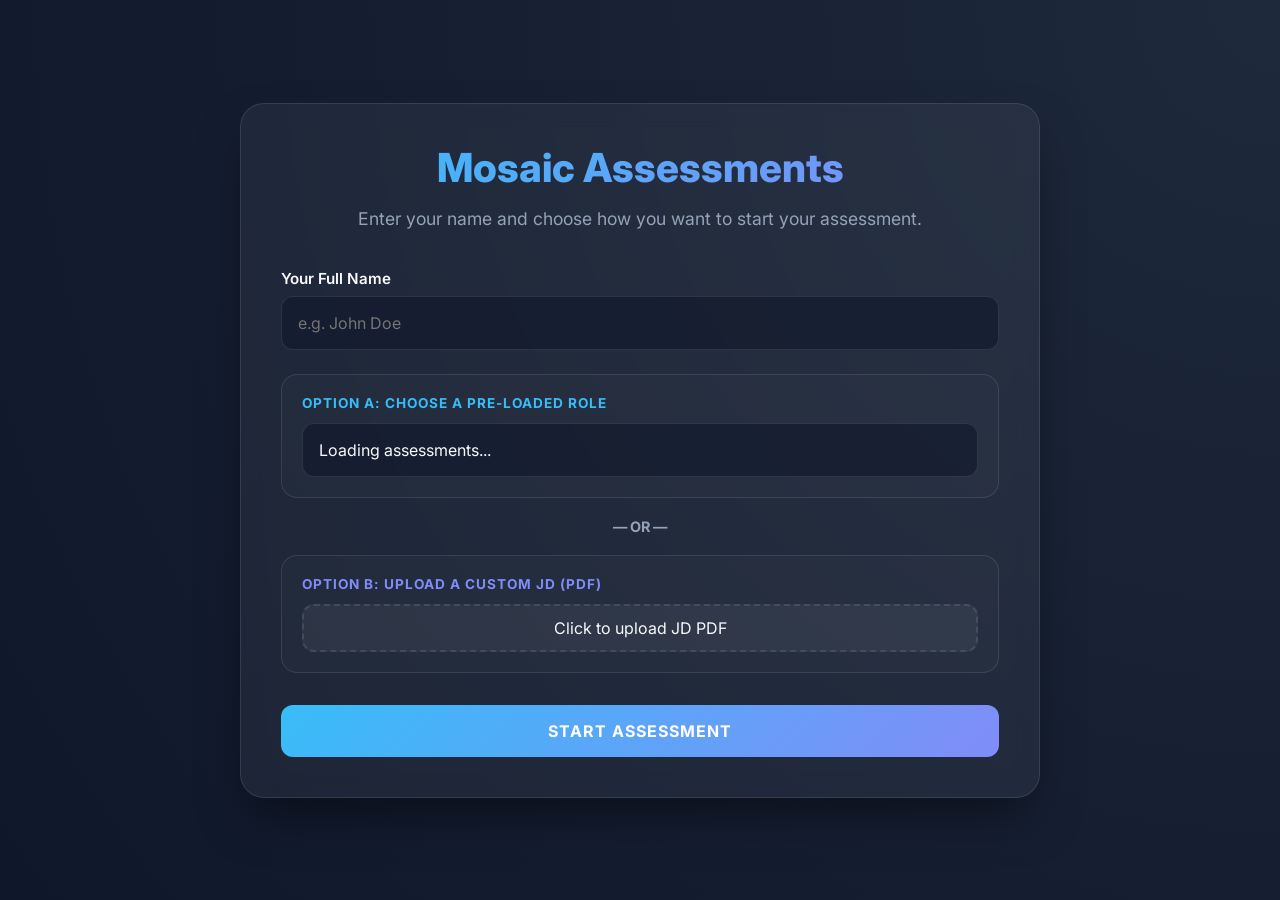
==== index.html @ ec053dcb "Initial commit" ====
<!DOCTYPE html>
<html lang="en">

<head>
    <meta charset="UTF-8">
    <meta name="viewport" content="width=device-width, initial-scale=1.0">
    <title>Mosaic Assessment Portal</title>
    <link rel="stylesheet" href="style.css">
    <link rel="preconnect" href="https://fonts.googleapis.com">
    <link rel="preconnect" href="https://fonts.gstatic.com" crossorigin>
    <link href="https://fonts.googleapis.com/css2?family=Inter:wght@400;600;700;800&family=JetBrains+Mono&display=swap"
        rel="stylesheet">
</head>

<body>
    <div class="container">
        <!-- Selector Screen -->
        <div id="selector-screen" class="glass-card fade-in">
            <h1>Mosaic Assessments</h1>
            <p class="subtitle">Enter your name and choose how you want to start your assessment.</p>

            <div class="input-group">
                <label for="candidate-name">Your Full Name</label>
                <input type="text" id="candidate-name" placeholder="e.g. John Doe">
            </div>

            <div class="options-container" style="display: flex; flex-direction: column; gap: 20px;">
                <!-- Option A -->
                <div style="background: rgba(255, 255, 255, 0.02); border: 1px solid var(--glass-border); border-radius: 16px; padding: 20px; transition: all 0.2s;"
                    onmouseover="this.style.borderColor='var(--accent-blue)'"
                    onmouseout="this.style.borderColor='var(--glass-border)'">
                    <div
                        style="font-size: 0.85rem; color: var(--accent-blue); margin-bottom: 12px; font-weight: 700; text-transform: uppercase; letter-spacing: 1px;">
                        Option A: Choose a Pre-Loaded Role</div>
                    <select id="jd-select">
                        <option value="" disabled selected>Loading assessments...</option>
                    </select>
                </div>

                <div style="text-align: center; color: var(--text-secondary); font-weight: 700; font-size: 0.9rem;">— OR
                    —</div>

                <!-- Option B -->
                <div style="background: rgba(255, 255, 255, 0.02); border: 1px solid var(--glass-border); border-radius: 16px; padding: 20px; transition: all 0.2s;"
                    onmouseover="this.style.borderColor='var(--accent-purple)'"
                    onmouseout="this.style.borderColor='var(--glass-border)'">
                    <div
                        style="font-size: 0.85rem; color: var(--accent-purple); margin-bottom: 12px; font-weight: 700; text-transform: uppercase; letter-spacing: 1px;">
                        Option B: Upload a Custom JD (PDF)</div>
                    <div class="file-upload-wrapper">
                        <div class="file-upload-label">
                            <span id="file-name-display">Click to upload JD PDF</span>
                        </div>
                        <input type="file" id="jd-upload" accept=".pdf">
                    </div>

                    <!-- JD Processing Progress -->
                    <div id="jd-progress-container" class="hidden" style="margin-top: 16px;">
                        <div class="progress-container" style="margin: 8px 0;">
                            <div id="jd-progress-bar" class="progress-bar"></div>
                        </div>
                        <div id="jd-progress-status" class="progress-status" style="text-align: center;">Initializing...
                        </div>
                    </div>
                </div>
            </div>

            <button id="start-btn" class="btn btn-primary" style="margin-top: 32px; width: 100%;">Start
                Assessment</button>
        </div>

        <!-- Assessment Screen -->
        <div id="assessment-screen" class="glass-card hidden">
            <div class="header-stats">
                <div id="role-title" style="font-weight: 700; font-size: 1.1rem;"></div>
                <div class="timer">
                    <svg width="20" height="20" viewBox="0 0 24 24" fill="none" stroke="currentColor" stroke-width="2"
                        stroke-linecap="round" stroke-linejoin="round">
                        <circle cx="12" cy="12" r="10" />
                        <polyline points="12 6 12 12 16 14" />
                    </svg>
                    <span id="time-left">15:00</span>
                </div>
            </div>

            <div class="progress-bar">
                <div id="progress-fill" class="progress-fill"></div>
            </div>

            <div id="question-container">
                <div class="scenario-box" id="scenario-text"></div>
                <div class="question-text" id="question-text"></div>
                <textarea id="answer-input"
                    placeholder="Type your response here... (Demonstrate your judgment and reasoning)"></textarea>
            </div>

            <div class="nav-buttons">
                <button id="next-btn" class="btn btn-primary">Next Question</button>
            </div>
        </div>

        <!-- Loading Screen -->
        <div id="loading-screen" class="glass-card hidden" style="text-align: center;">
            <div class="loader-container">
                <div class="loader"></div>
            </div>
            <h2
                style="margin-top: 24px; background: linear-gradient(to right, var(--accent-blue), var(--accent-purple)); -webkit-background-clip: text; background-clip: text; -webkit-text-fill-color: transparent;">
                Evaluating Your Responses...</h2>
            <p class="subtitle" style="margin-top: 12px;">Our AI is analyzing your judgment and problem-solving
                approach. This usually takes a few seconds.</p>
        </div>

        <!-- Result Screen -->
        <div id="result-screen" class="glass-card hidden">
            <h1 style="color: var(--success); -webkit-text-fill-color: var(--success); margin-bottom: 8px;">Assessment
                Complete!</h1>
            <div id="score-display" style="text-align: center; margin-bottom: 32px;">
                <div style="font-size: 0.9rem; color: var(--text-secondary); margin-bottom: 8px;">Your Performance Score
                </div>
                <div id="final-score-val"
                    style="font-size: 4rem; font-weight: 800; background: linear-gradient(to right, var(--accent-blue), var(--accent-purple)); -webkit-background-clip: text; background-clip: text; -webkit-text-fill-color: transparent;">
                    --</div>
                <div id="rec-text" style="font-weight: 700; margin-top: 8px;"></div>
            </div>
            <p class="subtitle" id="feedback-preview">Our AI has evaluated your responses. You can see your detailed
                feedback on the leaderboard.</p>
            <div class="nav-buttons" style="flex-direction: column;">
                <button onclick="window.location.href='/leaderboard'" class="btn btn-primary">View Recruitment
                    Leaderboard</button>
                <button onclick="location.reload()" class="btn"
                    style="background: transparent; border: 1px solid var(--glass-border); color: var(--text-secondary); margin-top: 12px;">Back
                    to Home</button>
            </div>
        </div>
    </div>

    <script src="script.js"></script>
</body>

</html>
---- style.css ----
:root {
    --primary-bg: #0f172a;
    --glass-bg: rgba(255, 255, 255, 0.05);
    --glass-border: rgba(255, 255, 255, 0.1);
    --accent-blue: #38bdf8;
    --accent-purple: #818cf8;
    --text-primary: #f8fafc;
    --text-secondary: #94a3b8;
    --success: #22c55e;
}

* {
    margin: 0;
    padding: 0;
    box-sizing: border-box;
    font-family: 'Inter', system-ui, -apple-system, sans-serif;
}

body {
    background: var(--primary-bg);
    background: radial-gradient(circle at top right, #1e293b, #0f172a);
    color: var(--text-primary);
    min-height: 100vh;
    display: flex;
    justify-content: center;
    align-items: center;
    overflow-x: hidden;
}

.container {
    width: 90%;
    max-width: 800px;
    perspective: 1000px;
}

/* Glassmorphism Card */
.glass-card {
    background: var(--glass-bg);
    backdrop-filter: blur(12px);
    -webkit-backdrop-filter: blur(12px);
    border: 1px solid var(--glass-border);
    border-radius: 24px;
    padding: 40px;
    box-shadow: 0 25px 50px -12px rgba(0, 0, 0, 0.5);
    transition: transform 0.3s ease, opacity 0.3s ease;
}

.hidden {
    display: none;
    opacity: 0;
    pointer-events: none;
}

/* Typography */
h1 {
    font-size: 2.5rem;
    font-weight: 800;
    margin-bottom: 16px;
    background: linear-gradient(135deg, var(--accent-blue), var(--accent-purple));
    -webkit-background-clip: text;
    background-clip: text;
    -webkit-text-fill-color: transparent;
    color: var(--accent-blue);
    text-align: center;
    line-height: 1.2;
}

p.subtitle {
    color: var(--text-secondary);
    text-align: center;
    margin-bottom: 40px;
    font-size: 1.1rem;
}

/* Form Elements */
.input-group {
    margin-bottom: 24px;
    text-align: left;
}

.input-group label {
    display: block;
    margin-bottom: 8px;
    font-size: 0.95rem;
    font-weight: 600;
    color: var(--text-primary);
}

input[type="text"] {
    width: 100%;
    background: rgba(15, 23, 42, 0.6);
    border: 1px solid var(--glass-border);
    border-radius: 12px;
    padding: 16px;
    color: var(--text-primary);
    font-size: 1rem;
    transition: border-color 0.2s;
}

input[type="text"]:focus {
    outline: none;
    border-color: var(--accent-blue);
}

.dropdown-container {
    margin-bottom: 32px;
}

select {
    width: 100%;
    background: rgba(15, 23, 42, 0.6);
    border: 1px solid var(--glass-border);
    border-radius: 12px;
    padding: 16px;
    color: var(--text-primary);
    font-size: 1rem;
    appearance: none;
    cursor: pointer;
    transition: border-color 0.2s;
}

select:focus {
    outline: none;
    border-color: var(--accent-blue);
}

.btn {
    width: 100%;
    padding: 16px;
    border-radius: 12px;
    border: none;
    font-weight: 700;
    font-size: 1rem;
    cursor: pointer;
    transition: all 0.2s cubic-bezier(0.4, 0, 0.2, 1);
    text-transform: uppercase;
    letter-spacing: 1px;
}

.btn-primary {
    background: linear-gradient(135deg, var(--accent-blue), var(--accent-purple));
    color: white;
}

.btn-primary:hover {
    transform: translateY(-2px);
    box-shadow: 0 10px 20px -10px var(--accent-blue);
    filter: brightness(1.1);
}

/* Assessment Interface */
.header-stats {
    display: flex;
    justify-content: space-between;
    align-items: center;
    margin-bottom: 32px;
    padding-bottom: 20px;
    border-bottom: 1px solid var(--glass-border);
}

.timer {
    font-family: 'JetBrains Mono', monospace;
    font-size: 1.2rem;
    color: var(--accent-blue);
    display: flex;
    align-items: center;
    gap: 8px;
}

.progress-bar {
    width: 100%;
    height: 6px;
    background: var(--glass-border);
    border-radius: 3px;
    margin-bottom: 40px;
    overflow: hidden;
}

.progress-fill {
    height: 100%;
    background: linear-gradient(to right, var(--accent-blue), var(--accent-purple));
    width: 0%;
    transition: width 0.4s ease;
}

.scenario-box {
    background: rgba(0, 0, 0, 0.2);
    border: 1px solid var(--glass-border);
    border-radius: 16px;
    padding: 24px;
    margin-bottom: 24px;
    font-style: italic;
    color: var(--text-secondary);
    line-height: 1.6;
}

.question-text {
    font-size: 1.3rem;
    font-weight: 600;
    margin-bottom: 24px;
    line-height: 1.4;
}

textarea {
    width: 100%;
    min-height: 150px;
    background: rgba(15, 23, 42, 0.6);
    border: 1px solid var(--glass-border);
    border-radius: 12px;
    padding: 16px;
    color: var(--text-primary);
    font-size: 1rem;
    resize: vertical;
    margin-bottom: 32px;
}

textarea:focus {
    outline: none;
    border-color: var(--accent-purple);
}

.nav-buttons {
    display: flex;
    gap: 16px;
}

/* Loader Styles */
.loader-container {
    display: flex;
    justify-content: center;
    align-items: center;
    margin: 40px 0;
}

.loader {
    width: 60px;
    height: 60px;
    border: 5px solid var(--glass-border);
    border-bottom-color: var(--accent-blue);
    border-radius: 50%;
    display: inline-block;
    box-sizing: border-box;
    animation: rotation 1s linear infinite;
}

@keyframes rotation {
    0% {
        transform: rotate(0deg);
    }

    100% {
        transform: rotate(360deg);
    }
}

/* Progress Bar Styles */
.progress-container {
    width: 100%;
    background-color: var(--glass-bg);
    border-radius: 10px;
    margin: 20px 0;
    overflow: hidden;
    height: 12px;
    border: 1px solid var(--glass-border);
}

.progress-bar {
    height: 100%;
    width: 0%;
    background: linear-gradient(90deg, var(--accent-blue), var(--accent-purple));
    transition: width 0.4s ease;
    box-shadow: 0 0 10px var(--accent-blue);
}

.progress-status {
    font-size: 0.85rem;
    color: var(--text-secondary);
    margin-top: 8px;
    font-style: italic;
}

.upload-section {
    margin-top: 24px;
    padding-top: 24px;
    border-top: 1px solid var(--glass-border);
}

.file-upload-wrapper {
    position: relative;
    display: inline-block;
    width: 100%;
}

.file-upload-wrapper input[type="file"] {
    position: absolute;
    left: 0;
    top: 0;
    opacity: 0;
    width: 100%;
    height: 100%;
    cursor: pointer;
}

.file-upload-label {
    display: flex;
    align-items: center;
    justify-content: center;
    padding: 12px 24px;
    background: var(--glass-bg);
    border: 2px dashed var(--glass-border);
    border-radius: 12px;
    color: var(--text-primary);
    transition: all 0.3s ease;
}

.file-upload-wrapper:hover .file-upload-label {
    border-color: var(--accent-blue);
    background: rgba(255, 255, 255, 0.1);
}

/* Animations */
@keyframes fadeIn {
    from {
        opacity: 0;
        transform: translateY(10px);
    }

    to {
        opacity: 1;
        transform: translateY(0);
    }
}

.fade-in {
    animation: fadeIn 0.5s ease-out forwards;
}
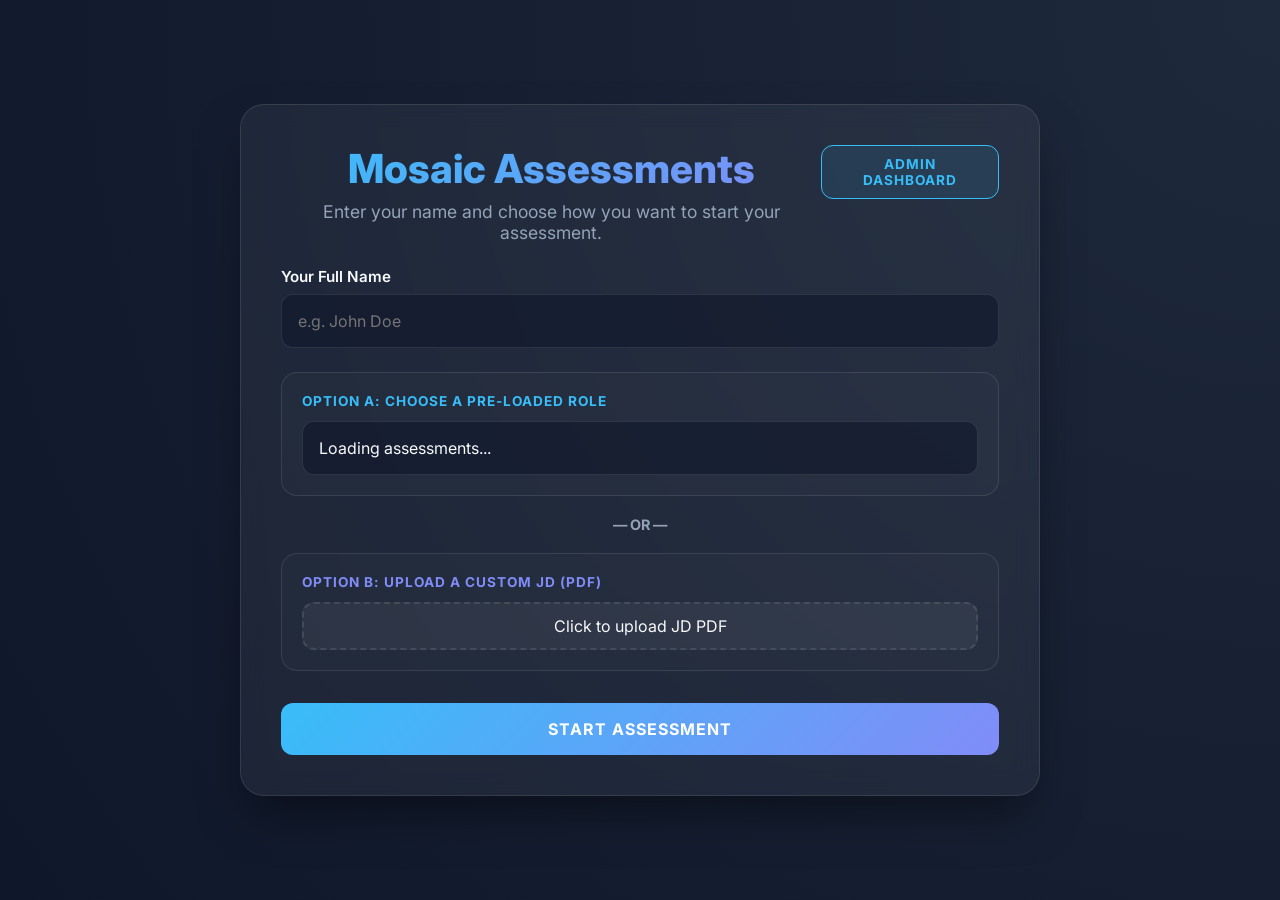
==== commit 076b7e22: "add admin dashboard, replace leaderboard" ====
--- a/index.html
+++ b/index.html
@@ -16,8 +16,13 @@
     <div class="container">
         <!-- Selector Screen -->
         <div id="selector-screen" class="glass-card fade-in">
-            <h1>Mosaic Assessments</h1>
-            <p class="subtitle">Enter your name and choose how you want to start your assessment.</p>
+            <div style="display: flex; justify-content: space-between; align-items: start; margin-bottom: 24px;">
+                <div style="flex-grow: 1;">
+                    <h1 style="margin-bottom: 8px;">Mosaic Assessments</h1>
+                    <p class="subtitle" style="margin-bottom: 0;">Enter your name and choose how you want to start your assessment.</p>
+                </div>
+                <button onclick="window.location.href='/admin'" class="btn" style="width: auto; padding: 10px 16px; font-size: 0.85rem; background: rgba(56, 189, 248, 0.1); color: var(--accent-blue); border: 1px solid var(--accent-blue);">Admin Dashboard</button>
+            </div>
 
             <div class="input-group">
                 <label for="candidate-name">Your Full Name</label>
@@ -124,10 +129,9 @@
                 <div id="rec-text" style="font-weight: 700; margin-top: 8px;"></div>
             </div>
             <p class="subtitle" id="feedback-preview">Our AI has evaluated your responses. You can see your detailed
-                feedback on the leaderboard.</p>
+                feedback on the admin dashboard.</p>
             <div class="nav-buttons" style="flex-direction: column;">
-                <button onclick="window.location.href='/leaderboard'" class="btn btn-primary">View Recruitment
-                    Leaderboard</button>
+                <button onclick="window.location.href='/admin'" class="btn btn-primary">View Admin Dashboard</button>
                 <button onclick="location.reload()" class="btn"
                     style="background: transparent; border: 1px solid var(--glass-border); color: var(--text-secondary); margin-top: 12px;">Back
                     to Home</button>
